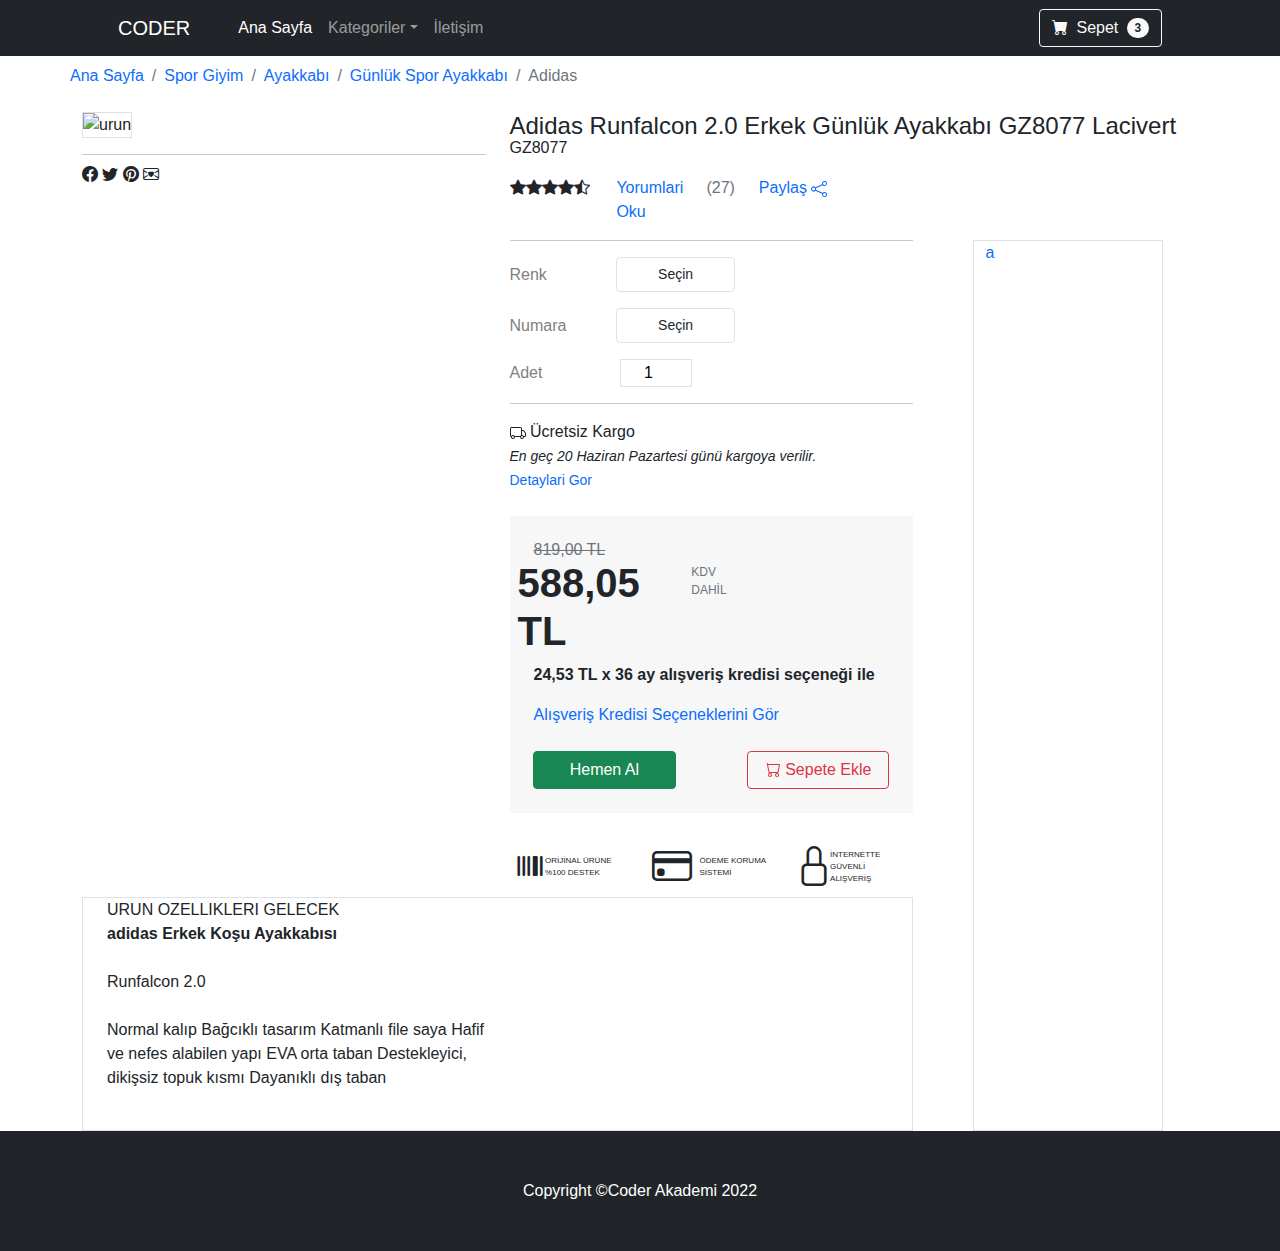
==== product.html @ fc286fdc "Product" ====
<!DOCTYPE html>
<html lang="en">

<head>
    <meta charset="UTF-8">
    <meta http-equiv="X-UA-Compatible" content="IE=edge">
    <meta name="viewport" content="width=device-width, initial-scale=1.0">
    <link href="https://cdn.jsdelivr.net/npm/bootstrap-icons@1.5.0/font/bootstrap-icons.css" rel="stylesheet" />


    <link rel="stylesheet" href="css/my.css">

    <link rel="stylesheet" href="css/styles.css">
    <link rel="stylesheet" href="css/product.css">


    <title>Coder ECommerce Urun Sayfasi</title>
</head>

<body>
    <!-- Navbar -->
    <nav class="navbar navbar-expand-lg navbar-dark bg-dark">
        <div class="container px-4 px-lg-5">
            <a href="" class="navbar-brand">CODER</a>
            <button class="navbar-toggler" type="button" data-bs-toggle="collapse" data-bs-target="#navbar-content">
                <span class="navbar-toggler-icon"></span>
            </button>
            <div id="navbar-content" class="collapse navbar-collapse">
                <ul class="navbar-nav me-auto mb-2 mb-lg-0 ms-lg-4">
                    <li class="nav-item"><a href="" class="nav-link active">Ana Sayfa</a></li>
                    <li class="nav-item dropdown">
                        <a href="" class="nav-link dropdown-toggle " id="navbar-dropdown" role="button"
                            data-bs-toggle="dropdown">Kategoriler</a>
                        <ul class="dropdown-menu">
                            <li><a href="" class="dropdown-item">Tüm Ürünler</a></li>
                            <li><a href="" class="dropdown-item">Bilgisayar</a></li>
                            <li><a href="" class="dropdown-item">Cep Telefonu</a></li>
                            <li><a href="" class="dropdown-item">Aksesuar</a></li>
                        </ul>
                    </li>
                    <li class="nav-item"><a href="" class="nav-link">İletişim</a></li>
                </ul>
                <form class="d-flex">
                    <button class="btn btn-outline-light">
                        <i class="bi-cart-fill me-1"></i> Sepet
                        <span class="badge bg-light text-dark ms-1 rounded-pill">3</span>
                    </button>
                </form>
            </div>
        </div>
    </nav>
    <!-- Navbar -->


    <!-- Breadcrumb -->
    <nav class="container breadcrumb">
        <ol class="breadcrumb my-2">
            <li class="breadcrumb-item"><a href="#">Ana Sayfa</a></li>
            <li class="breadcrumb-item"><a href="#">Spor Giyim </a></li>
            <li class="breadcrumb-item"><a href="#">Ayakkabı</a></li>
            <li class="breadcrumb-item"><a href="#">Günlük Spor
                    Ayakkabı</a></li>
            <li class="breadcrumb-item active">Adidas </li>

        </ol>
    </nav>
    <!-- Breadcrumb -->


    <!-- Product -->
    <div class="container ">
        <div class="row">
            <div class="left col-9">
                <div class="row">
                    <div class="col">
                        <img class="border w-100"
                            src="https://n11scdn.akamaized.net/a1/1024/spor-outdoor/gunluk-spor-ayakkabi/adidas-runfalcon-20-erkek-gunluk-ayakkabi-gz8077-lacivert__1270281256522418.jpg"
                            alt="urun">

                        <hr class="mb-2">

                        <i class="bi bi-facebook"></i>
                        <i class="bi bi-twitter"></i>
                        <i class="bi bi-pinterest"></i>
                        <i class="bi bi-envelope-heart"></i>

                    </div>

                    <div class="col">

                        <h4 id="product-header">Adidas Runfalcon 2.0 Erkek Günlük Ayakkabı GZ8077 Lacivert
                        </h4>
                        <p class="mt-4">GZ8077 </p>
                        <div class="row">
                            <div class="star col-3  justify-content-end pr-1">
                                <i class="bi bi-star-fill"></i><i class="bi bi-star-fill"></i><i
                                    class="bi bi-star-fill"></i><i class="bi bi-star-fill"></i><i
                                    class="bi bi-star-half"></i>
                            </div>
                            <div class="comment d-flex ml-0 col-4 justify-content-start">
                                <a href="">Yorumlari Oku </a>
                                <p class="text-secondary"> (27)</p>
                            </div>
                            <div class="share col-3">
                                <a href="">Paylaş <svg xmlns="http://www.w3.org/2000/svg" width="16" height="16"
                                        fill="currentColor" class="bi bi-share" viewBox="0 0 16 16">
                                        <path
                                            d="M13.5 1a1.5 1.5 0 1 0 0 3 1.5 1.5 0 0 0 0-3zM11 2.5a2.5 2.5 0 1 1 .603 1.628l-6.718 3.12a2.499 2.499 0 0 1 0 1.504l6.718 3.12a2.5 2.5 0 1 1-.488.876l-6.718-3.12a2.5 2.5 0 1 1 0-3.256l6.718-3.12A2.5 2.5 0 0 1 11 2.5zm-8.5 4a1.5 1.5 0 1 0 0 3 1.5 1.5 0 0 0 0-3zm11 5.5a1.5 1.5 0 1 0 0 3 1.5 1.5 0 0 0 0-3z" />
                                    </svg></a>
                            </div>
                        </div>
                        <hr class="p-0">

                        <div class="Acilir3lu row mb-3">
                            <p class=" my-auto col-3 text-md-start">Renk</p>
                            <div class="col-4 dropdown">
                                <select class="form-control border text-center" id="exampleFormControlSelect1">
                                    <option class="text-secondary">Seçin</option>

                                    <option>Lacivert</option>
                                    <option>Siyah</option>
                                    <option>Kirmizi</option>
                                    <option>Bej</option>

                                </select>
                            </div>
                        </div>
                        <div class="Acilir3lu row mb-3">
                            <p class="my-auto col-3 text-md-start">Numara</p>
                            <div class="col-4">
                                <select class="form-control border text-center" id="exampleFormControlSelect1">
                                    <option class="text-secondary">Seçin</option>

                                    <option>40</option>
                                    <option>41</option>
                                    <option>42</option>
                                    <option>43</option>

                                </select>
                            </div>
                        </div>
                        <div class="Acilir3lu row mb-3">
                            <p class="my-auto col-3">Adet</p>
                            <input class="col-2  my-auto mx-3 border text-center" type="number" name="" value="1"
                                min="1" max="999" maxlength="3">
                        </div>
                        <hr>
                        <span><svg xmlns="http://www.w3.org/2000/svg" width="16" height="16" fill="currentColor"
                                class="bi bi-truck" viewBox="0 0 16 16">
                                <path
                                    d="M0 3.5A1.5 1.5 0 0 1 1.5 2h9A1.5 1.5 0 0 1 12 3.5V5h1.02a1.5 1.5 0 0 1 1.17.563l1.481 1.85a1.5 1.5 0 0 1 .329.938V10.5a1.5 1.5 0 0 1-1.5 1.5H14a2 2 0 1 1-4 0H5a2 2 0 1 1-3.998-.085A1.5 1.5 0 0 1 0 10.5v-7zm1.294 7.456A1.999 1.999 0 0 1 4.732 11h5.536a2.01 2.01 0 0 1 .732-.732V3.5a.5.5 0 0 0-.5-.5h-9a.5.5 0 0 0-.5.5v7a.5.5 0 0 0 .294.456zM12 10a2 2 0 0 1 1.732 1h.768a.5.5 0 0 0 .5-.5V8.35a.5.5 0 0 0-.11-.312l-1.48-1.85A.5.5 0 0 0 13.02 6H12v4zm-9 1a1 1 0 1 0 0 2 1 1 0 0 0 0-2zm9 0a1 1 0 1 0 0 2 1 1 0 0 0 0-2z" />
                            </svg> Ücretsiz Kargo</span> <br>
                        <small class="fst-italic ">En geç 20 Haziran Pazartesi günü kargoya verilir.</small>
                        <br><small><a href="">Detaylari Gor</a> </small>
                        <div class="price-tag mt-4">
                            <h6 class="container mt-2 mb-0 pt-4 "><s class="text-secondary"> 819,00 TL</s>
                            </h6>
                            <div class="row mt-0 ">
                                <h1 class="mt-0 ms-2 fw-bold d-flex col justify-content-center pe-0">
                                    588,05 TL</h1>
                                <p class="col mt-1 fs-6 d-flex me-5 ps-0 text-secondary kdv">KDV
                                    <br> DAHİL
                                </p>
                            </div>


                            <p class="container fw-bold fs-6">24,53 TL x 36 ay alışveriş kredisi seçeneği ile</p>
                            <a class="ms-4" href="">Alışveriş Kredisi Seçeneklerini Gör</a>
                            <div class="row mt-4 pb-4 justify-content-around">
                                <button type="button" class="btn col-4 btn-success">Hemen Al</button>
                                <button type="button" class="btn btn btn-outline-danger col-4"><svg
                                        xmlns="http://www.w3.org/2000/svg" width="16" height="16" fill="currentColor"
                                        class="bi bi-cart" viewBox="0 2 16 16">
                                        <path
                                            d="M0 1.5A.5.5 0 0 1 .5 1H2a.5.5 0 0 1 .485.379L2.89 3H14.5a.5.5 0 0 1 .491.592l-1.5 8A.5.5 0 0 1 13 12H4a.5.5 0 0 1-.491-.408L2.01 3.607 1.61 2H.5a.5.5 0 0 1-.5-.5zM3.102 4l1.313 7h8.17l1.313-7H3.102zM5 12a2 2 0 1 0 0 4 2 2 0 0 0 0-4zm7 0a2 2 0 1 0 0 4 2 2 0 0 0 0-4zm-7 1a1 1 0 1 1 0 2 1 1 0 0 1 0-2zm7 0a1 1 0 1 1 0 2 1 1 0 0 1 0-2z" />
                                    </svg> Sepete Ekle</button>
                            </div>





                        </div>
                        <div class="row mt-4">
                            <div class="col-4">
                                <div class="row">
                                    <i class="fs-1 text col-3 bi bi-upc"></i>
                                    <p class="col-8 my-auto bilgi">ORİJİNAL ÜRÜNE
                                        %100 DESTEK</p>
                                </div>
                            </div>
                            <div class="col-4">
                                <div class="row">
                                    <i class="col-4 fs-1 bi bi-credit-card"></i>
                                    <p class="col-8 my-auto bilgi">ÖDEME
                                        KORUMA SİSTEMİ</p>
                                </div>
                            </div>
                            <div class="col-4">
                                <div class="row">
                                    <i class="col-3 fs-1 bi bi-lock"></i>
                                    <p class="col-8 my-auto bilgi">İNTERNETTE
                                        GÜVENLİ ALIŞVERİŞ</p>
                                </div>
                            </div>
                        </div>
                    </div>

                </div>
                <!-- PRODUCT INFO -->
                <div class="container border">
                    URUN OZELLIKLERI GELECEK
                    <p class="w-50">
                        <b>adidas Erkek Koşu Ayakkabısı</b> <br> <br>
                        Runfalcon 2.0 <br> <br>

                        Normal kalıp
                        Bağcıklı tasarım
                        Katmanlı file saya
                        Hafif ve nefes alabilen yapı
                        EVA orta taban
                        Destekleyici, dikişsiz topuk kısmı
                        Dayanıklı dış taban

                    </p>
                    <img class="container"
                        src="https://n11scdn.akamaized.net/a1/org/spor-outdoor/gunluk-spor-ayakkabi/adidas-runfalcon-20-erkek-gunluk-ayakkabi-gz8077-lacivert__1270281256522418.jpg"
                        alt="">
                    <img class="container"
                        src="https://n11scdn.akamaized.net/a1/org/spor-outdoor/gunluk-spor-ayakkabi/adidas-runfalcon-20-erkek-gunluk-ayakkabi-gz8077-lacivert__1092303742585474.jpg"
                        alt="">
                </div>
                <!-- PRODUCT INFO -->
            </div>
            <div class="container right col-2 border">
                <a href="">a</a>
            </div>

        </div>
    </div>
    </div>
    <!-- Product -->








    <!-- footer -->
    <footer class="py-5 bg-dark">
        <div class="container">
            <p class="m-0 text-center text-white">Copyright &copy;Coder Akademi 2022</p>
        </div>
    </footer>
    <!-- footer -->


    <script src="https://cdn.jsdelivr.net/npm/bootstrap@5.1.3/dist/js/bootstrap.bundle.min.js"></script>
</body>

</html>
---- css/my.css ----
.bg-gray {
    background-color: rgb(153, 153, 153);
}

.sold {
    top: 0.5rem;
    right: 0.5rem;
}
---- css/product.css ----
body {
    font-family: Arial, Helvetica, sans-serif;
}

#product-header {
    position: absolute;
}

.right {
    margin-top: 8em;
}

.form-control {
    font-size: 14px;
}

.Acilir3lu {
    color: gray;
}

.kdv {
    font-size: 12px !important;

}

.bilgi {
    font-size: 0.5em;
}

.price-tag {
    background-color: #f7f7f7;
}
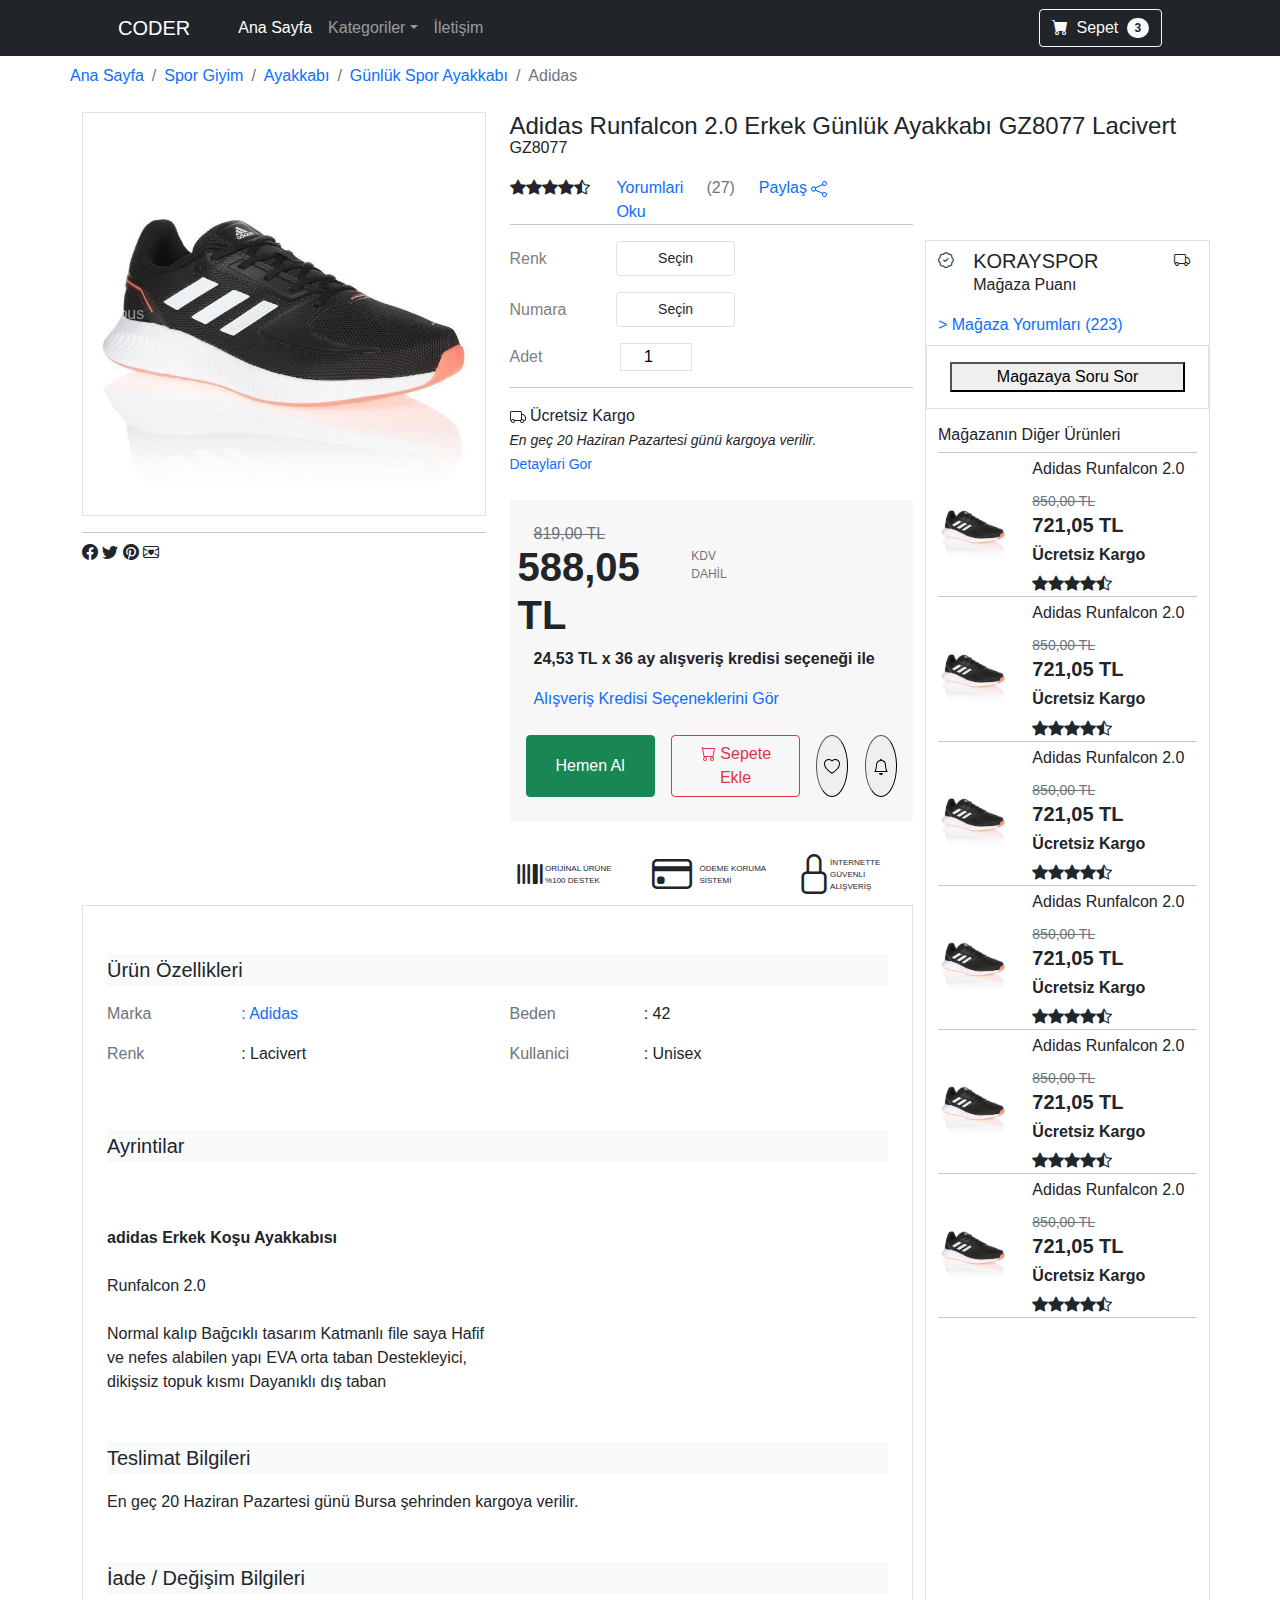
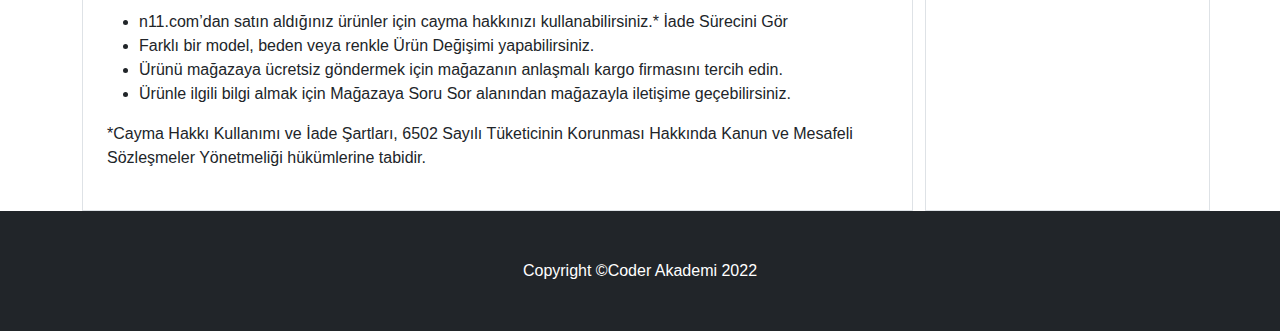
==== commit 41695aa7: "Sag taraf yapildi" ====
--- a/product.html
+++ b/product.html
@@ -73,9 +73,37 @@
             <div class="left col-9">
                 <div class="row">
                     <div class="col">
-                        <img class="border w-100"
-                            src="https://n11scdn.akamaized.net/a1/1024/spor-outdoor/gunluk-spor-ayakkabi/adidas-runfalcon-20-erkek-gunluk-ayakkabi-gz8077-lacivert__1270281256522418.jpg"
-                            alt="urun">
+                        <div class="urun-slider border">
+                            <div id="carouselExampleIndicators" class="carousel slide" data-ride="carousel">
+                                <ol class="carousel-indicators">
+                                    <li data-target="#carouselExampleIndicators" data-slide-to="0" class="active"></li>
+                                    <li data-target="#carouselExampleIndicators" data-slide-to="1"></li>
+                                    <li data-target="#carouselExampleIndicators" data-slide-to="2"></li>
+                                </ol>
+                                <div class="carousel-inner">
+                                    <div class="carousel-item active">
+                                        <img class="d-block w-100" src="img/Product1.jpg" alt="First slide">
+                                    </div>
+                                    <div class="carousel-item">
+                                        <img class="d-block w-100" src="img/2.jpg" alt="Second slide">
+                                    </div>
+                                    <div class="carousel-item">
+                                        <img class="d-block w-100" src="img/" alt="Third slide">
+                                    </div>
+                                </div>
+                                <a class="carousel-control-prev" href="#carouselExampleIndicators" role="button"
+                                    data-slide="prev">
+                                    <span class="carousel-control-prev-icon" aria-hidden="true"></span>
+                                    <span class="sr-only">Previous</span>
+                                </a>
+                                <a class="carousel-control-next" href="#carouselExampleIndicators" role="button"
+                                    data-slide="next">
+                                    <span class="carousel-control-next-icon" aria-hidden="true"></span>
+                                    <span class="sr-only">Next</span>
+                                </a>
+                            </div>
+
+                        </div>
 
                         <hr class="mb-2">
 
@@ -91,7 +119,7 @@
                         <h4 id="product-header">Adidas Runfalcon 2.0 Erkek Günlük Ayakkabı GZ8077 Lacivert
                         </h4>
                         <p class="mt-4">GZ8077 </p>
-                        <div class="row">
+                        <div class="row ">
                             <div class="star col-3  justify-content-end pr-1">
                                 <i class="bi bi-star-fill"></i><i class="bi bi-star-fill"></i><i
                                     class="bi bi-star-fill"></i><i class="bi bi-star-fill"></i><i
@@ -109,7 +137,7 @@
                                     </svg></a>
                             </div>
                         </div>
-                        <hr class="p-0">
+                        <hr class="p-0 mt-0">
 
                         <div class="Acilir3lu row mb-3">
                             <p class=" my-auto col-3 text-md-start">Renk</p>
@@ -166,7 +194,7 @@
 
                             <p class="container fw-bold fs-6">24,53 TL x 36 ay alışveriş kredisi seçeneği ile</p>
                             <a class="ms-4" href="">Alışveriş Kredisi Seçeneklerini Gör</a>
-                            <div class="row mt-4 pb-4 justify-content-around">
+                            <div class="row mx-2 mt-4 pb-4 justify-content-around">
                                 <button type="button" class="btn col-4 btn-success">Hemen Al</button>
                                 <button type="button" class="btn btn btn-outline-danger col-4"><svg
                                         xmlns="http://www.w3.org/2000/svg" width="16" height="16" fill="currentColor"
@@ -174,6 +202,18 @@
                                         <path
                                             d="M0 1.5A.5.5 0 0 1 .5 1H2a.5.5 0 0 1 .485.379L2.89 3H14.5a.5.5 0 0 1 .491.592l-1.5 8A.5.5 0 0 1 13 12H4a.5.5 0 0 1-.491-.408L2.01 3.607 1.61 2H.5a.5.5 0 0 1-.5-.5zM3.102 4l1.313 7h8.17l1.313-7H3.102zM5 12a2 2 0 1 0 0 4 2 2 0 0 0 0-4zm7 0a2 2 0 1 0 0 4 2 2 0 0 0 0-4zm-7 1a1 1 0 1 1 0 2 1 1 0 0 1 0-2zm7 0a1 1 0 1 1 0 2 1 1 0 0 1 0-2z" />
                                     </svg> Sepete Ekle</button>
+                                <button class="col-1 border-1 rounded-circle gx-0">
+                                    <svg xmlns="http://www.w3.org/2000/svg" width="16" height="16" fill="currentColor"
+                                        class="bi bi-heart" viewBox="0 0 16 16">
+                                        <path
+                                            d="m8 2.748-.717-.737C5.6.281 2.514.878 1.4 3.053c-.523 1.023-.641 2.5.314 4.385.92 1.815 2.834 3.989 6.286 6.357 3.452-2.368 5.365-4.542 6.286-6.357.955-1.886.838-3.362.314-4.385C13.486.878 10.4.28 8.717 2.01L8 2.748zM8 15C-7.333 4.868 3.279-3.04 7.824 1.143c.06.055.119.112.176.171a3.12 3.12 0 0 1 .176-.17C12.72-3.042 23.333 4.867 8 15z" />
+                                    </svg></button>
+                                <button class="col-1 border-1 rounded-circle gx-0 "><svg
+                                        xmlns="http://www.w3.org/2000/svg" width="16" height="16" fill="currentColor"
+                                        class="bi bi-bell" viewBox="0 0 16 16">
+                                        <path
+                                            d="M8 16a2 2 0 0 0 2-2H6a2 2 0 0 0 2 2zM8 1.918l-.797.161A4.002 4.002 0 0 0 4 6c0 .628-.134 2.197-.459 3.742-.16.767-.376 1.566-.663 2.258h10.244c-.287-.692-.502-1.49-.663-2.258C12.134 8.197 12 6.628 12 6a4.002 4.002 0 0 0-3.203-3.92L8 1.917zM14.22 12c.223.447.481.801.78 1H1c.299-.199.557-.553.78-1C2.68 10.2 3 6.88 3 6c0-2.42 1.72-4.44 4.005-4.901a1 1 0 1 1 1.99 0A5.002 5.002 0 0 1 13 6c0 .88.32 4.2 1.22 6z" />
+                                    </svg></button>
                             </div>
 
 
@@ -209,20 +249,64 @@
                 </div>
                 <!-- PRODUCT INFO -->
                 <div class="container border">
-                    URUN OZELLIKLERI GELECEK
-                    <p class="w-50">
-                        <b>adidas Erkek Koşu Ayakkabısı</b> <br> <br>
-                        Runfalcon 2.0 <br> <br>
-
-                        Normal kalıp
-                        Bağcıklı tasarım
-                        Katmanlı file saya
-                        Hafif ve nefes alabilen yapı
-                        EVA orta taban
-                        Destekleyici, dikişsiz topuk kısmı
-                        Dayanıklı dış taban
-
-                    </p>
+                    <div class="product-detail mt-4 ">
+                        <h5 class="bg-light bg-gradient mt-5 mb-3 py-1">Ürün Özellikleri</h5>
+                        <div class="row">
+                            <div class="col-2">
+                                <p class="text-secondary">Marka </p>
+                                <p class="text-secondary">Renk </p>
+                            </div>
+                            <div class="col-4">
+                                <p><a href="">: Adidas</a></p>
+
+                                <p>: Lacivert</p>
+                            </div>
+                            <div class="col-2">
+                                <p class="text-secondary">Beden </p>
+                                <p class="text-secondary">Kullanici </p>
+                            </div>
+                            <div class="col-4">
+                                <p>: 42</p>
+                                <p>: Unisex</p>
+                            </div>
+                        </div>
+                        <h5 class="bg-light bg-gradient mt-5 mb-3 py-1">Ayrintilar</h5>
+                        <img class=" d-flex mx-auto"
+                            src="https://n11scdn.akamaized.net/a1/org/spor-outdoor/gunluk-spor-ayakkabi/adidas-runfalcon-20-erkek-gunluk-ayakkabi-gz8077-lacivert__1223127961132160.jpg"
+                            alt="">
+                        <p class="w-50 mt-5">
+                            <b>adidas Erkek Koşu Ayakkabısı</b> <br> <br>
+                            Runfalcon 2.0 <br> <br>
+
+                            Normal kalıp
+                            Bağcıklı tasarım
+                            Katmanlı file saya
+                            Hafif ve nefes alabilen yapı
+                            EVA orta taban
+                            Destekleyici, dikişsiz topuk kısmı
+                            Dayanıklı dış taban
+
+                        </p>
+                        <h5 class="bg-light bg-gradient mt-5 mb-3 py-1">Teslimat Bilgileri</h5>
+                        <p>En geç 20 Haziran Pazartesi günü Bursa şehrinden kargoya verilir.
+                        </p>
+                        <h5 class="bg-light bg-gradient mt-5 mb-3 py-1">İade / Değişim Bilgileri </h5>
+                        <ul>
+                            <li>n11.com’dan satın aldığınız ürünler için cayma hakkınızı kullanabilirsiniz.* İade
+                                Sürecini Gör</li>
+                            <li>Farklı bir model, beden veya renkle Ürün Değişimi yapabilirsiniz.</li>
+                            <li>Ürünü mağazaya ücretsiz göndermek için mağazanın anlaşmalı kargo firmasını tercih edin.
+                            </li>
+                            <li>Ürünle ilgili bilgi almak için Mağazaya Soru Sor alanından mağazayla iletişime
+                                geçebilirsiniz.</li>
+
+                        </ul>
+                        <p> *Cayma Hakkı Kullanımı ve İade Şartları, 6502 Sayılı Tüketicinin Korunması Hakkında Kanun ve
+                            Mesafeli Sözleşmeler Yönetmeliği hükümlerine tabidir.
+                        </p>
+                    </div>
+
+
                     <img class="container"
                         src="https://n11scdn.akamaized.net/a1/org/spor-outdoor/gunluk-spor-ayakkabi/adidas-runfalcon-20-erkek-gunluk-ayakkabi-gz8077-lacivert__1270281256522418.jpg"
                         alt="">
@@ -232,8 +316,118 @@
                 </div>
                 <!-- PRODUCT INFO -->
             </div>
-            <div class="container right col-2 border">
-                <a href="">a</a>
+
+            <div class="container right col-3 border">
+
+                <div class="row mt-2">
+                    <div class="col-2">
+                        <i class="bi bi-patch-check "></i>
+                    </div>
+                    <div class="col-8 ps-0">
+                        <h5 class="mb-0">KORAYSPOR</h5>
+                        <p>Mağaza Puanı</p>
+                    </div>
+                    <div class="col-2">
+                        <i class="bi bi-truck"></i>
+                    </div>
+                </div>
+                <a href="">> Mağaza Yorumları (223)</a>
+                <div class="soru my-2 row border justify-content-center">
+                    <button class="my-3 col-10 "> Magazaya Soru Sor</button>
+                </div>
+                <h6 class="pt-2">Mağazanın Diğer Ürünleri</h6>
+                <hr class="mt-0 mb-1">
+
+                <div class="kutu row">
+                    <img class="col-4 m-auto" src="img/Product1.jpg" alt="">
+
+
+                    <div class="col-8 small-box">
+                        <p class="mb-2">Adidas Runfalcon 2.0 </p>
+                        <small><s class="my-0 text-secondary">850,00 TL</s></small>
+                        <h5 class="fw-bold">721,05 TL</h5>
+                        <h6 class="fw-bold">Ücretsiz Kargo</h6>
+                        <i class="bi bi-star-fill"></i><i class="bi bi-star-fill"></i><i class="bi bi-star-fill"></i><i
+                            class="bi bi-star-fill"></i><i class="bi bi-star-half"></i>
+                    </div>
+
+                </div>
+                <hr class="mt-0 mb-1">
+                <div class="kutu row">
+                    <img class="col-4 m-auto" src="img/Product1.jpg" alt="">
+
+
+                    <div class="col-8 small-box">
+                        <p class="mb-2">Adidas Runfalcon 2.0 </p>
+                        <small><s class="my-0 text-secondary">850,00 TL</s></small>
+                        <h5 class="fw-bold">721,05 TL</h5>
+                        <h6 class="fw-bold">Ücretsiz Kargo</h6>
+                        <i class="bi bi-star-fill"></i><i class="bi bi-star-fill"></i><i class="bi bi-star-fill"></i><i
+                            class="bi bi-star-fill"></i><i class="bi bi-star-half"></i>
+                    </div>
+
+                </div>
+                <hr class="mt-0 mb-1">
+                <div class="kutu row">
+                    <img class="col-4 m-auto" src="img/Product1.jpg" alt="">
+
+
+                    <div class="col-8 small-box">
+                        <p class="mb-2">Adidas Runfalcon 2.0 </p>
+                        <small><s class="my-0 text-secondary">850,00 TL</s></small>
+                        <h5 class="fw-bold">721,05 TL</h5>
+                        <h6 class="fw-bold">Ücretsiz Kargo</h6>
+                        <i class="bi bi-star-fill"></i><i class="bi bi-star-fill"></i><i class="bi bi-star-fill"></i><i
+                            class="bi bi-star-fill"></i><i class="bi bi-star-half"></i>
+                    </div>
+
+                </div>
+                <hr class="mt-0 mb-1">
+                <div class="kutu row">
+                    <img class="col-4 m-auto" src="img/Product1.jpg" alt="">
+
+
+                    <div class="col-8 small-box">
+                        <p class="mb-2">Adidas Runfalcon 2.0 </p>
+                        <small><s class="my-0 text-secondary">850,00 TL</s></small>
+                        <h5 class="fw-bold">721,05 TL</h5>
+                        <h6 class="fw-bold">Ücretsiz Kargo</h6>
+                        <i class="bi bi-star-fill"></i><i class="bi bi-star-fill"></i><i class="bi bi-star-fill"></i><i
+                            class="bi bi-star-fill"></i><i class="bi bi-star-half"></i>
+                    </div>
+
+                </div>
+                <hr class="mt-0 mb-1">
+                <div class="kutu row">
+                    <img class="col-4 m-auto" src="img/Product1.jpg" alt="">
+
+
+                    <div class="col-8 small-box">
+                        <p class="mb-2">Adidas Runfalcon 2.0 </p>
+                        <small><s class="my-0 text-secondary">850,00 TL</s></small>
+                        <h5 class="fw-bold">721,05 TL</h5>
+                        <h6 class="fw-bold">Ücretsiz Kargo</h6>
+                        <i class="bi bi-star-fill"></i><i class="bi bi-star-fill"></i><i class="bi bi-star-fill"></i><i
+                            class="bi bi-star-fill"></i><i class="bi bi-star-half"></i>
+                    </div>
+
+                </div>
+                <hr class="mt-0 mb-1">
+                <div class="kutu row">
+                    <img class="col-4 m-auto" src="img/Product1.jpg" alt="">
+
+
+                    <div class="col-8 small-box">
+                        <p class="mb-2">Adidas Runfalcon 2.0 </p>
+                        <small><s class="my-0 text-secondary">850,00 TL</s></small>
+                        <h5 class="fw-bold">721,05 TL</h5>
+                        <h6 class="fw-bold">Ücretsiz Kargo</h6>
+                        <i class="bi bi-star-fill"></i><i class="bi bi-star-fill"></i><i class="bi bi-star-fill"></i><i
+                            class="bi bi-star-fill"></i><i class="bi bi-star-half"></i>
+                    </div>
+
+                </div>
+                <hr class="mt-0 mb-1">
             </div>
 
         </div>
@@ -249,7 +443,7 @@
 
 
     <!-- footer -->
-    <footer class="py-5 bg-dark">
+    <footer class=" py-5 bg-dark">
         <div class="container">
             <p class="m-0 text-center text-white">Copyright &copy;Coder Akademi 2022</p>
         </div>
--- a/css/product.css
+++ b/css/product.css
@@ -29,4 +29,8 @@
 
 .price-tag {
     background-color: #f7f7f7;
+}
+
+.kutu:hover {
+    background-color: #f7f7f7;
 }